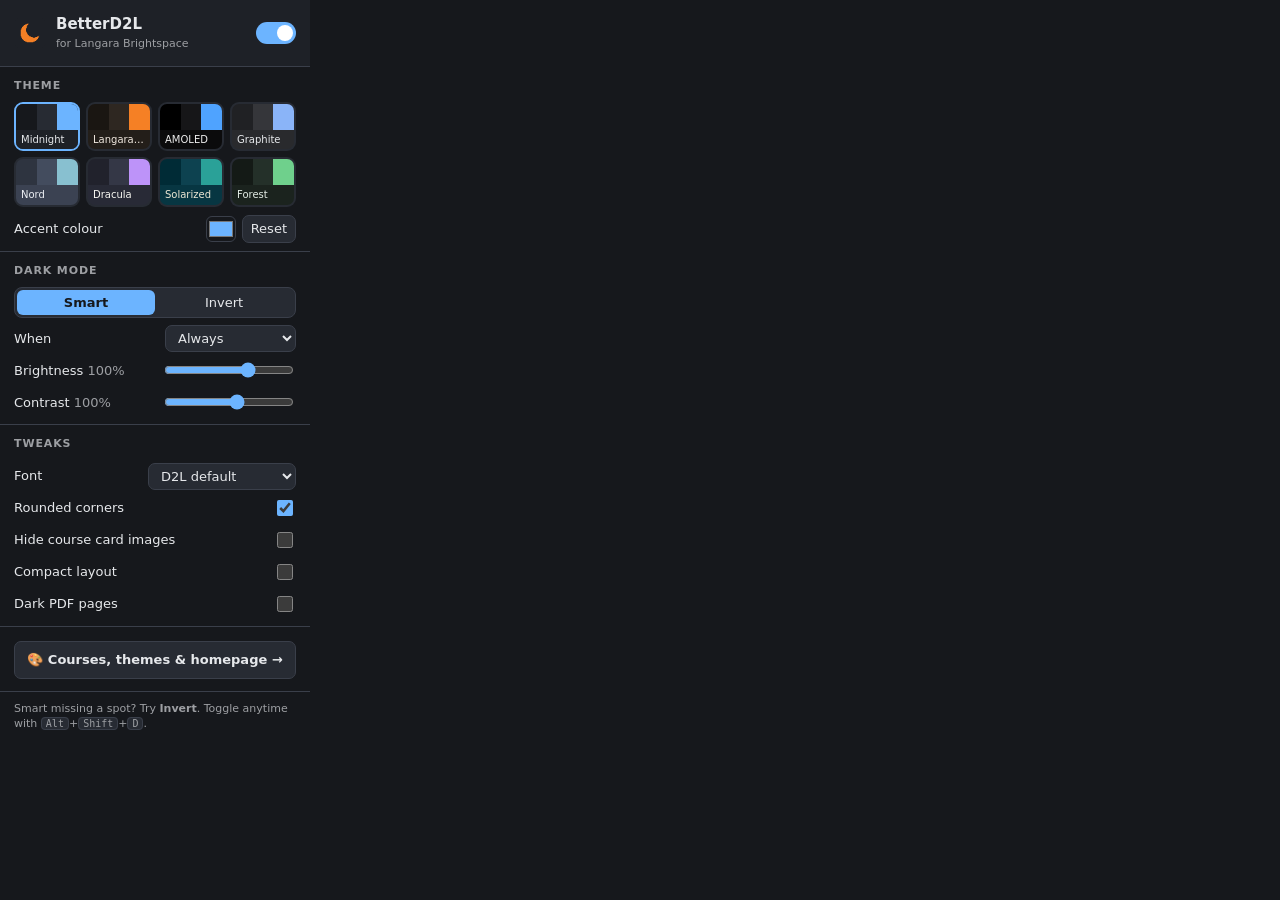
==== popup.html @ 5868bc08 "BetterD2L 2.2.0: dark mode, themes and upgrades for Langara D2L Smart/Invert dark mode with a shadow" ====
<!doctype html>
<meta charset="utf-8">
<link rel="stylesheet" href="popup.css">
<header>
  <div class="brand"><img src="icons/48.png" alt=""><div><b>BetterD2L</b><span>for Langara Brightspace</span></div></div>
  <label class="switch" title="Alt+Shift+D"><input type="checkbox" id="enabled"><i></i></label>
</header>

<section>
  <h2>Theme</h2>
  <div id="themes" class="themes"></div>
  <div class="row">
    <span>Accent colour</span>
    <span class="accent"><input type="color" id="accent"><button id="resetAccent" title="Use theme accent">Reset</button></span>
  </div>
</section>

<section>
  <h2>Dark mode</h2>
  <div class="seg" id="mode">
    <button data-v="smart">Smart</button><button data-v="invert">Invert</button>
  </div>
  <div class="row"><span>When</span>
    <select id="when">
      <option value="always">Always</option>
      <option value="system">Follow system</option>
      <option value="schedule">On a schedule</option>
    </select>
  </div>
  <div class="row" id="scheduleRow"><span>From</span><span><input type="time" id="from"> to <input type="time" id="to"></span></div>
  <div class="row"><span>Brightness <em id="bv"></em></span><input type="range" id="brightness" min="60" max="120" step="5"></div>
  <div class="row"><span>Contrast <em id="cv"></em></span><input type="range" id="contrast" min="60" max="130" step="5"></div>
</section>

<section>
  <h2>Tweaks</h2>
  <div class="row"><span>Font</span>
    <select id="font">
      <option value="default">D2L default</option>
      <option value="system">System</option>
      <option value="rounded">Rounded</option>
      <option value="mono">Monospace</option>
      <option value="dyslexic">Dyslexia-friendly</option>
    </select>
  </div>
  <label class="row"><span>Rounded corners</span><input type="checkbox" id="rounded"></label>
  <label class="row"><span>Hide course card images</span><input type="checkbox" id="hideCardImages"></label>
  <label class="row"><span>Compact layout</span><input type="checkbox" id="compact"></label>
  <label class="row"><span>Dark PDF pages</span><input type="checkbox" id="darkPdf"></label>
</section>

<section><button id="openOptions" class="wide">🎨 Courses, themes &amp; homepage →</button></section>

<footer>Smart missing a spot? Try <b>Invert</b>. Toggle anytime with <kbd>Alt</kbd>+<kbd>Shift</kbd>+<kbd>D</kbd>.</footer>
<script src="themes.js"></script>
<script src="popup.js"></script>
---- popup.css ----
* { box-sizing: border-box; }
body {
  width: 310px; margin: 0; font: 13px/1.35 system-ui, -apple-system, sans-serif;
  background: var(--bd-bg); color: var(--bd-text); color-scheme: dark;
}
header { display: flex; align-items: center; justify-content: space-between; padding: 14px; background: var(--bd-surface); border-bottom: 1px solid var(--bd-border); }
.brand { display: flex; gap: 10px; align-items: center; }
.brand img { width: 32px; height: 32px; border-radius: 8px; }
.brand b { display: block; font-size: 15px; }
.brand span { color: var(--bd-muted); font-size: 11px; }
section { padding: 10px 14px 6px; border-bottom: 1px solid var(--bd-border); }
h2 { font-size: 11px; text-transform: uppercase; letter-spacing: .08em; color: var(--bd-muted); margin: 2px 0 8px; }
.row { display: flex; justify-content: space-between; align-items: center; gap: 10px; min-height: 32px; }
.row em { font-style: normal; color: var(--bd-muted); }
input[type=range] { width: 130px; accent-color: var(--bd-accent); }
input[type=checkbox] { accent-color: var(--bd-accent); width: 16px; height: 16px; }
select, input[type=time], button {
  background: var(--bd-surface2); color: var(--bd-text); border: 1px solid var(--bd-border);
  border-radius: 7px; padding: 4px 8px; font: inherit;
}
button { cursor: pointer; }
input[type=color] { width: 30px; height: 26px; padding: 0; border: 1px solid var(--bd-border); border-radius: 6px; background: none; cursor: pointer; }
.accent { display: flex; gap: 6px; align-items: center; }

.themes { display: grid; grid-template-columns: repeat(4, 1fr); gap: 6px; margin-bottom: 6px; }
.themes button { padding: 0; overflow: hidden; border-radius: 9px; border: 2px solid transparent; text-align: left; }
.themes button[aria-pressed="true"] { border-color: var(--bd-accent); }
.swatch { height: 26px; display: flex; }
.swatch i { flex: 1; }
.themes span { display: block; font-size: 10px; padding: 3px 5px; white-space: nowrap; overflow: hidden; text-overflow: ellipsis; }

.seg { display: flex; background: var(--bd-surface2); border: 1px solid var(--bd-border); border-radius: 8px; padding: 2px; margin-bottom: 4px; }
.seg button { flex: 1; border: 0; background: none; border-radius: 6px; }
.seg button[aria-pressed="true"] { background: var(--bd-accent); color: var(--bd-bg); font-weight: 600; }

.switch { position: relative; width: 40px; height: 22px; }
.switch input { opacity: 0; width: 0; height: 0; }
.switch i { position: absolute; inset: 0; background: var(--bd-border); border-radius: 22px; cursor: pointer; transition: .2s; }
.switch i::after { content: ""; position: absolute; width: 16px; height: 16px; left: 3px; top: 3px; background: #fff; border-radius: 50%; transition: .2s; }
.switch input:checked + i { background: var(--bd-accent); }
.switch input:checked + i::after { transform: translateX(18px); }

footer { padding: 10px 14px 12px; color: var(--bd-muted); font-size: 11px; }
kbd { background: var(--bd-surface2); border: 1px solid var(--bd-border); border-radius: 4px; padding: 0 4px; font: 10px ui-monospace, monospace; }

button.wide { width: 100%; padding: 9px; font-weight: 600; margin: 4px 0 6px; }
button.wide:hover { border-color: var(--bd-accent); }
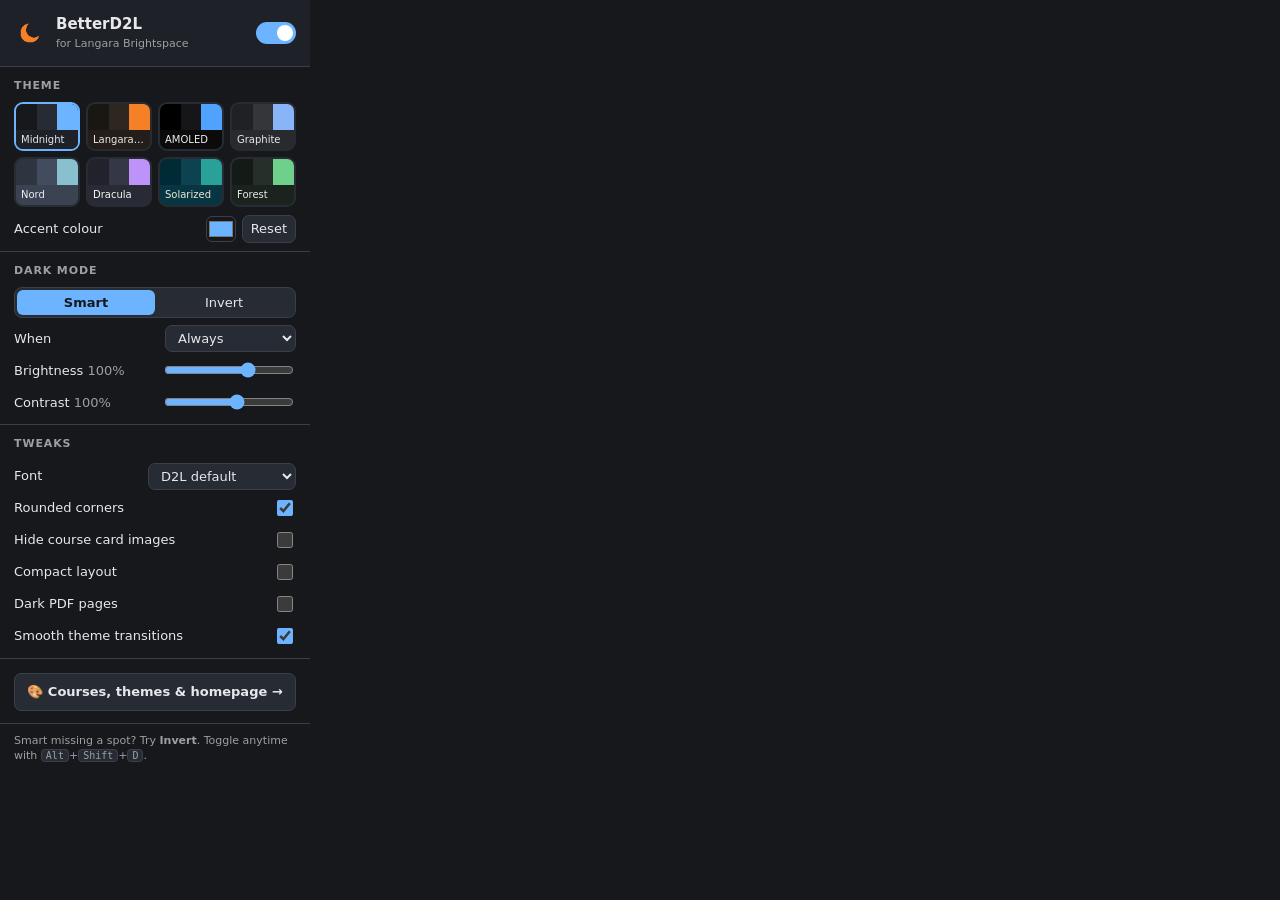
==== commit 164a23e4: "BetterD2L 2.3.0: smooth theme transitions, website, demo GIF - Crossfade theme/mode changes with the" ====
--- a/popup.html
+++ b/popup.html
@@ -47,6 +47,7 @@
   <label class="row"><span>Hide course card images</span><input type="checkbox" id="hideCardImages"></label>
   <label class="row"><span>Compact layout</span><input type="checkbox" id="compact"></label>
   <label class="row"><span>Dark PDF pages</span><input type="checkbox" id="darkPdf"></label>
+  <label class="row"><span>Smooth theme transitions</span><input type="checkbox" id="smoothTransitions"></label>
 </section>
 
 <section><button id="openOptions" class="wide">🎨 Courses, themes &amp; homepage →</button></section>
